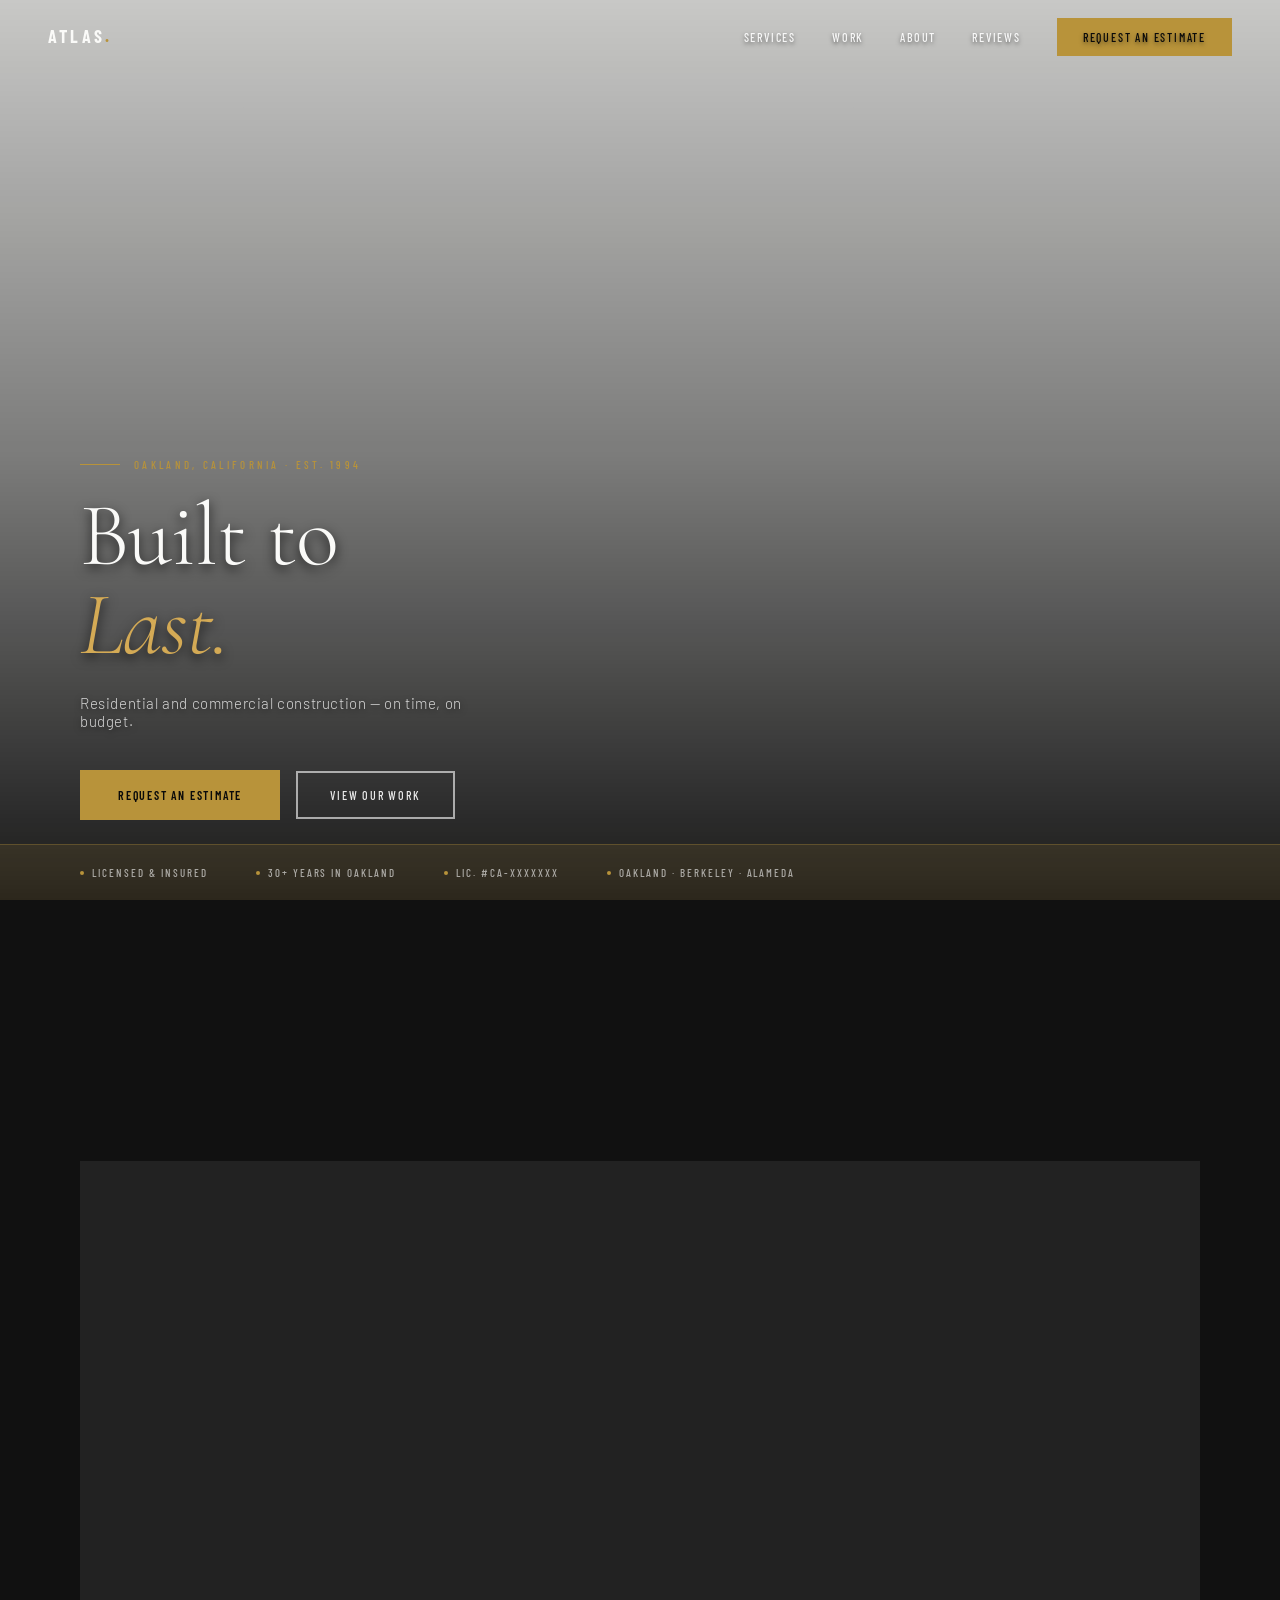
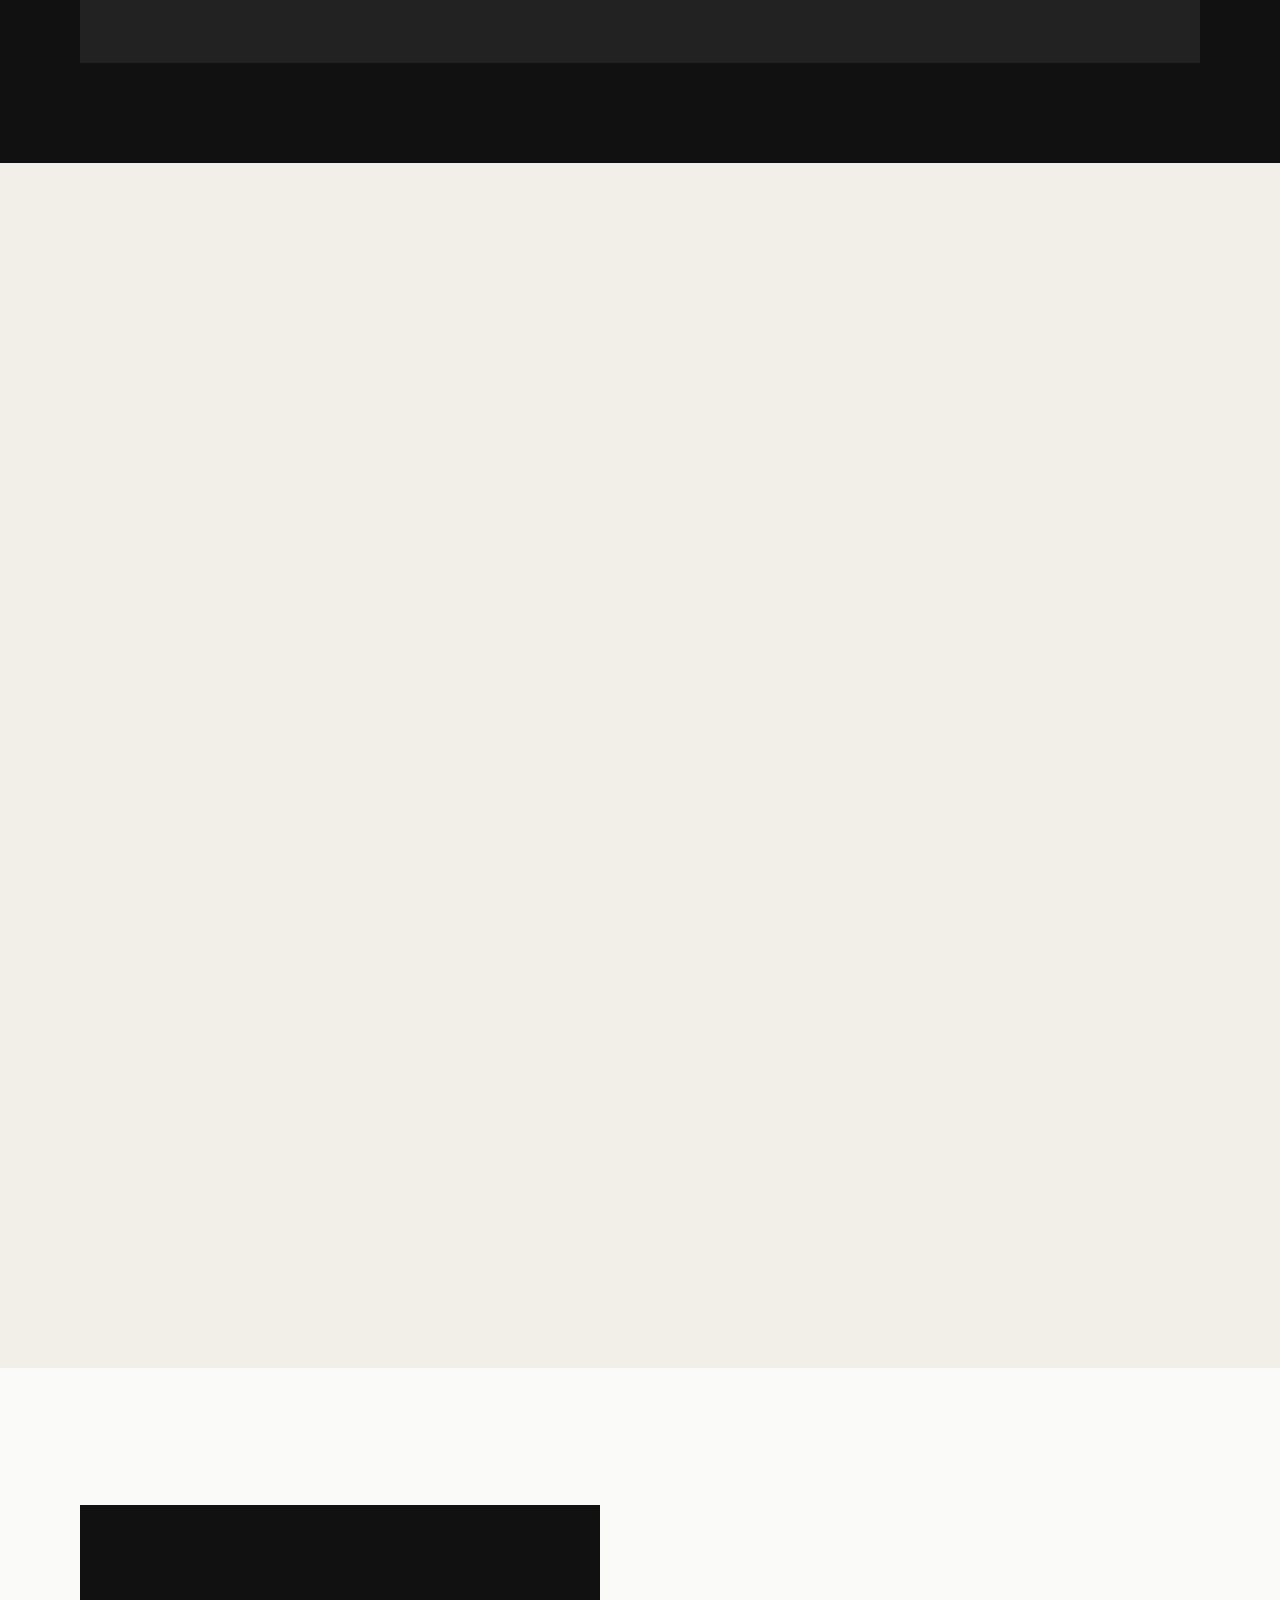
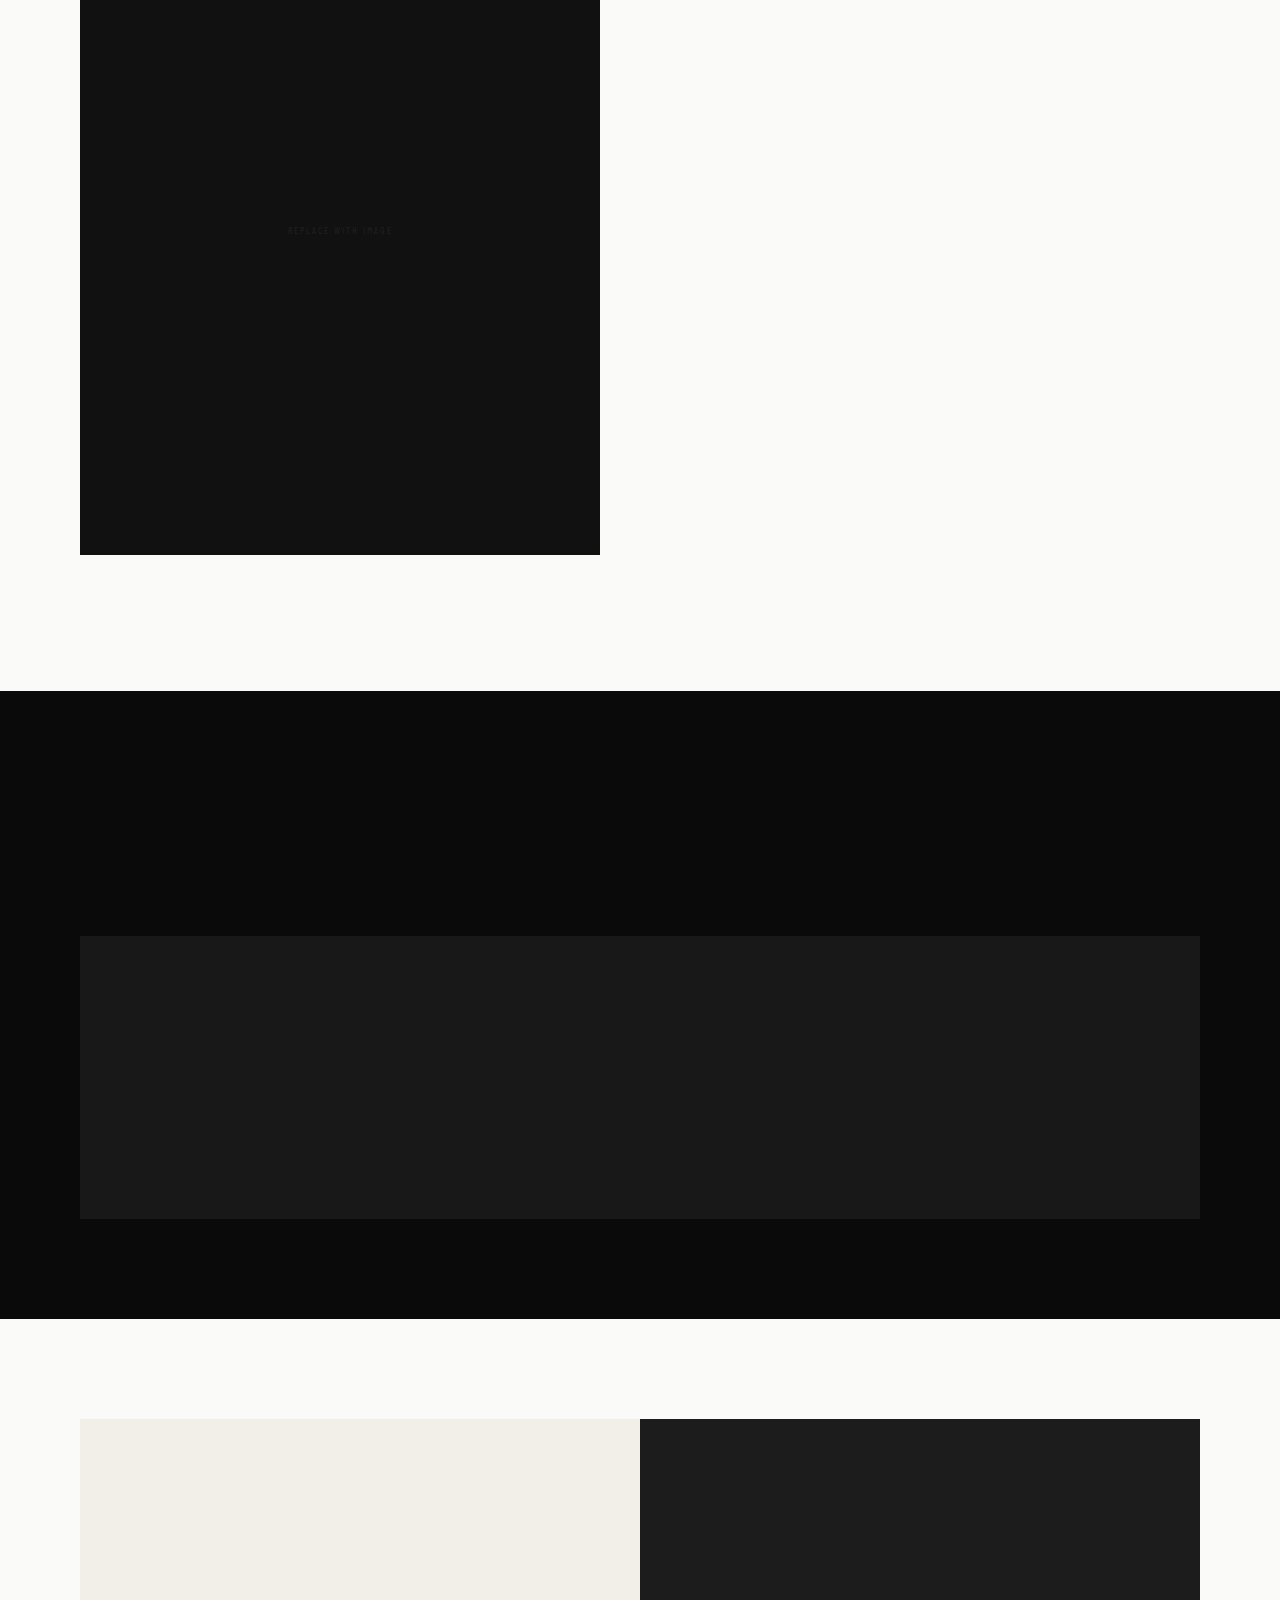
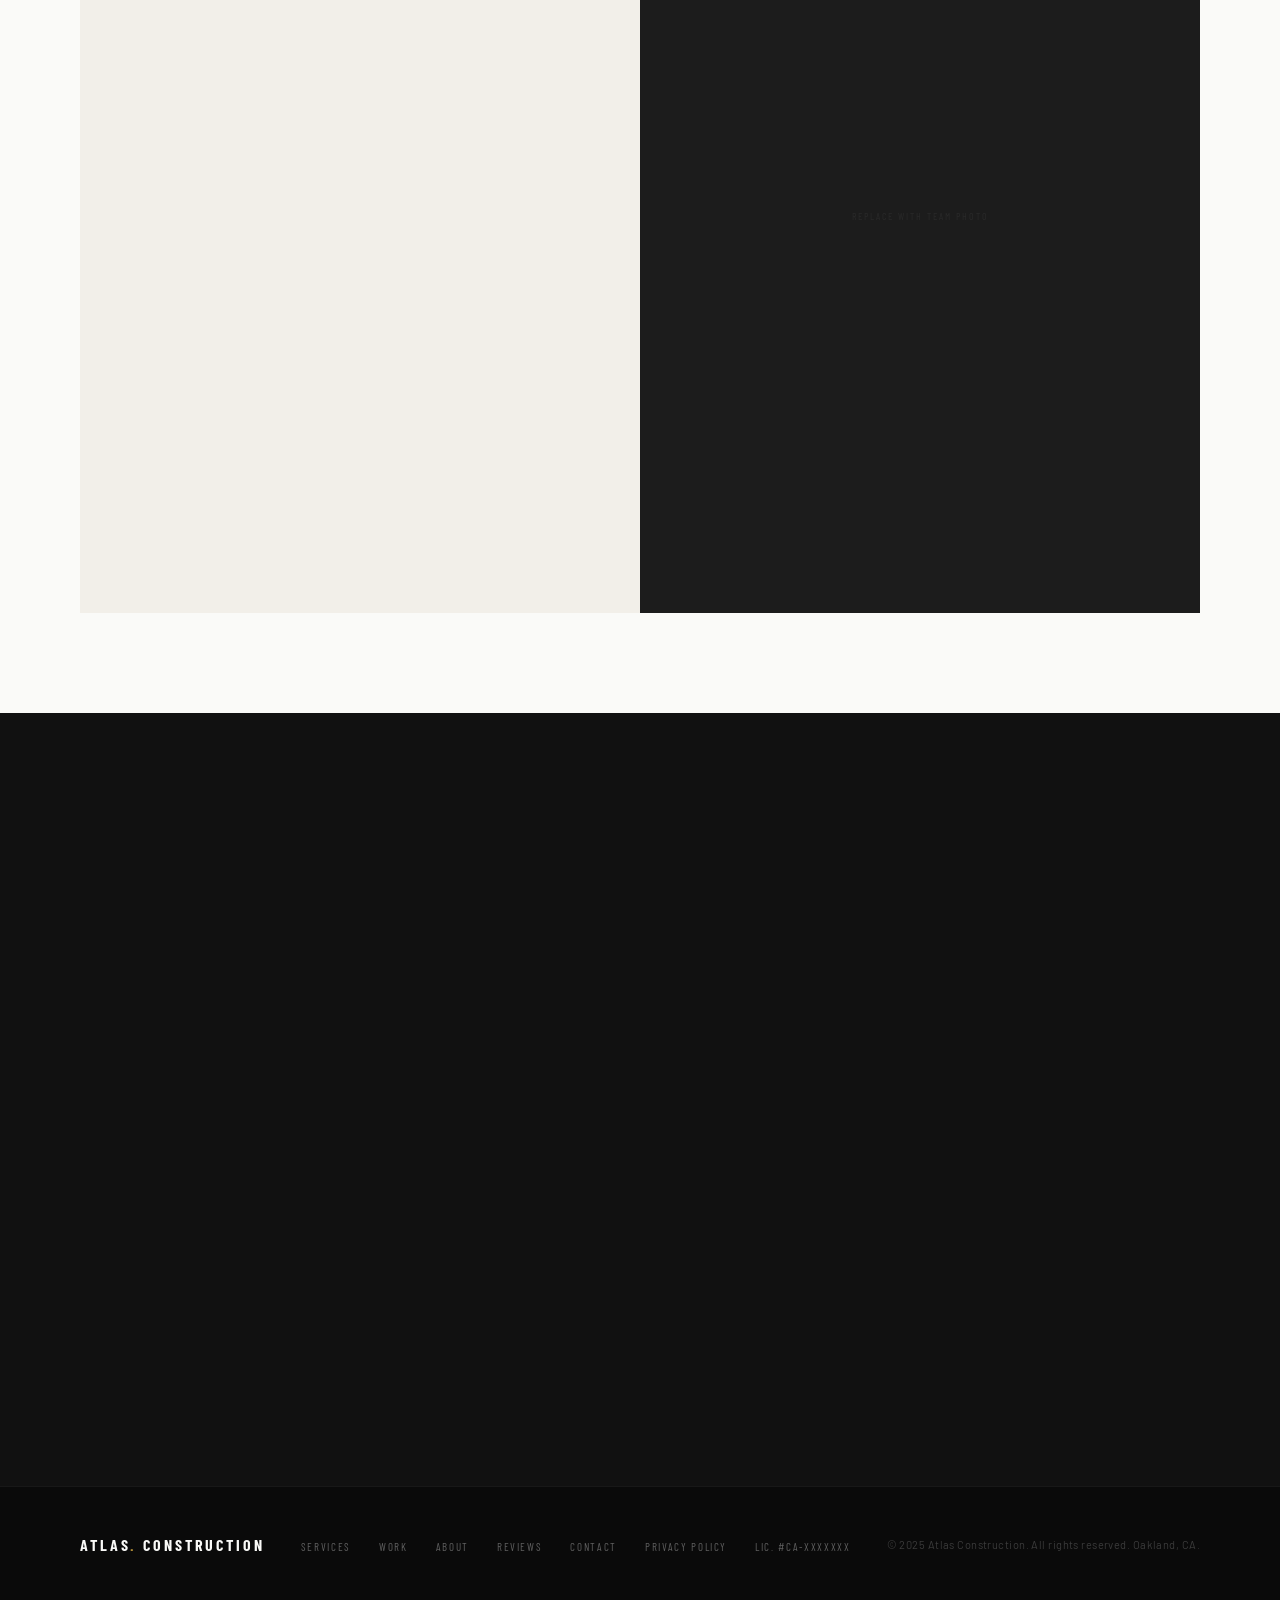
==== index.html @ 6f6f6feb "changes made to organize my index.html it was way too cramped" ====
<!DOCTYPE html>
<html lang="en">
<head>
  <meta charset="UTF-8">
  <meta name="viewport" content="width=device-width, initial-scale=1.0">
  <title>Atlas Construction — Oakland</title>
  <link rel="preconnect" href="https://fonts.googleapis.com">
  <link href="https://fonts.googleapis.com/css2?family=Cormorant+Garamond:wght@300;400;500;600&family=Barlow:wght@300;400;500;600&family=Barlow+Condensed:wght@400;500;600;700&display=swap" rel="stylesheet">
  <link rel="stylesheet" href="assets/css/style.css">
</head>
<body>

  <!-- ─── NAV ─── -->
  <nav id="main-nav">
    <a href="#" class="nav-logo">Atlas<span>.</span></a>
    <ul class="nav-links">
      <li><a href="#services">Services</a></li>
      <li><a href="#portfolio">Work</a></li>
      <li><a href="#about">About</a></li>
      <li><a href="#testimonials">Reviews</a></li>
      <li><a href="#contact" class="nav-cta">Request an Estimate</a></li>
    </ul>
  </nav>

  <!-- ─── HERO ─── -->
  <section id="hero">
    <div class="hero-bg"></div>
    <div class="hero-overlay"></div>

    <div class="hero-content">
      <div class="hero-eyebrow">Oakland, California · Est. 1994</div>
      <h1 class="hero-headline">Built to<br><em>Last.</em></h1>
      <p class="hero-sub">Residential and commercial construction — on time, on budget.</p>
      <div class="hero-actions">
        <a href="#contact" class="btn-primary">Request an Estimate</a>
        <a href="#portfolio" class="btn-ghost">View Our Work</a>
      </div>
    </div>

    <div class="hero-trust">
      <div class="trust-item"><span class="dot"></span>Licensed & Insured</div>
      <div class="trust-item"><span class="dot"></span>30+ Years in Oakland</div>
      <div class="trust-item"><span class="dot"></span>Lic. #CA-XXXXXXX</div>
      <div class="trust-item"><span class="dot"></span>Oakland · Berkeley · Alameda</div>
    </div>
  </section>

  <!-- ─── SERVICES ─── -->
  <section id="services">
    <div class="services-header reveal">
      <div>
        <div class="section-label">What We Build</div>
        <h2 class="section-title">Our <em>Services</em></h2>
      </div>
      <p class="services-intro">From foundation to finish — full-service construction across residential and commercial sectors.</p>
    </div>

    <div class="services-grid">
      <a href="#contact" class="service-card reveal">
        <div class="service-number">01</div>
        <div class="service-name">Residential Remodels</div>
        <p class="service-desc">Kitchens, baths, full-home renovations. We handle permits, materials, and every phase of the build.</p>
        <span class="service-arrow">Learn More →</span>
      </a>
      <a href="#contact" class="service-card reveal">
        <div class="service-number">02</div>
        <div class="service-name">Commercial Buildouts</div>
        <p class="service-desc">Retail, office, and mixed-use spaces built to code and on schedule. Tenant improvements included.</p>
        <span class="service-arrow">Learn More →</span>
      </a>
      <a href="#contact" class="service-card reveal">
        <div class="service-number">03</div>
        <div class="service-name">Additions & ADUs</div>
        <p class="service-desc">Room additions, garage conversions, and accessory dwelling units — fully permitted and designed.</p>
        <span class="service-arrow">Learn More →</span>
      </a>
      <a href="#contact" class="service-card reveal">
        <div class="service-number">04</div>
        <div class="service-name">Roofing</div>
        <p class="service-desc">Replacement, repair, and new installation. All roofing types — residential and commercial.</p>
        <span class="service-arrow">Learn More →</span>
      </a>
      <a href="#contact" class="service-card reveal">
        <div class="service-number">05</div>
        <div class="service-name">Concrete & Foundations</div>
        <p class="service-desc">Driveways, slabs, retaining walls, and seismic retrofits for Bay Area soil conditions.</p>
        <span class="service-arrow">Learn More →</span>
      </a>
      <a href="#contact" class="service-card reveal">
        <div class="service-number">06</div>
        <div class="service-name">ADA Upgrades</div>
        <p class="service-desc">Accessibility compliance for commercial properties — ramps, restrooms, entries, and pathways.</p>
        <span class="service-arrow">Learn More →</span>
      </a>
    </div>
  </section>

  <!-- ─── PORTFOLIO ─── -->
  <section id="portfolio">
    <div class="portfolio-header reveal">
      <div>
        <div class="section-label">Selected Work</div>
        <h2 class="section-title">Recent <em>Projects</em></h2>
      </div>
      <div class="portfolio-filters">
        <button class="filter-btn active">All</button>
        <button class="filter-btn">Residential</button>
        <button class="filter-btn">Commercial</button>
        <button class="filter-btn">Additions</button>
      </div>
    </div>

    <div class="portfolio-grid">
      <div class="portfolio-item reveal">
        <div class="portfolio-img-placeholder">Project Photo</div>
        <div class="portfolio-caption">
          <div class="caption-type">Residential · Rockridge</div>
          <div class="caption-name">Full Home Renovation</div>
        </div>
      </div>
      <div class="portfolio-item reveal">
        <div class="portfolio-img-placeholder">Project Photo</div>
        <div class="portfolio-caption">
          <div class="caption-type">Commercial · Downtown Oakland</div>
          <div class="caption-name">Office Buildout, 4,200 SF</div>
        </div>
      </div>
      <div class="portfolio-item reveal">
        <div class="portfolio-img-placeholder">Project Photo</div>
        <div class="portfolio-caption">
          <div class="caption-type">Addition · Temescal</div>
          <div class="caption-name">Second Story Addition</div>
        </div>
      </div>
      <div class="portfolio-item reveal">
        <div class="portfolio-img-placeholder">Project Photo</div>
        <div class="portfolio-caption">
          <div class="caption-type">Residential · Piedmont</div>
          <div class="caption-name">Kitchen & Bath Remodel</div>
        </div>
      </div>
      <div class="portfolio-item reveal">
        <div class="portfolio-img-placeholder">Project Photo</div>
        <div class="portfolio-caption">
          <div class="caption-type">Concrete · Alameda</div>
          <div class="caption-name">Driveway & Retaining Wall</div>
        </div>
      </div>
      <div class="portfolio-item reveal">
        <div class="portfolio-img-placeholder">Project Photo</div>
        <div class="portfolio-caption">
          <div class="caption-type">Commercial · Grand Ave</div>
          <div class="caption-name">Restaurant Buildout</div>
        </div>
      </div>
    </div>
  </section>

  <!-- ─── PROCESS ─── -->
  <section id="process">
    <div class="process-visual">Replace with image</div>

    <div>
      <div class="section-label reveal">How We Work</div>
      <h2 class="section-title reveal">Simple <em>Process.</em><br>No Surprises.</h2>

      <div class="process-steps">
        <div class="process-step reveal">
          <div class="step-num">01</div>
          <div class="step-content">
            <h4>Request an Estimate</h4>
            <p>We visit the site, assess scope, and provide a clear, itemized estimate — no hidden fees, no vague ranges.</p>
          </div>
        </div>
        <div class="process-step reveal">
          <div class="step-num">02</div>
          <div class="step-content">
            <h4>Plan & Permit</h4>
            <p>We handle all permitting, scheduling, and material sourcing. You're kept updated at every milestone.</p>
          </div>
        </div>
        <div class="process-step reveal">
          <div class="step-num">03</div>
          <div class="step-content">
            <h4>Build</h4>
            <p>Our crews execute the plan with precision. Daily site management and quality control throughout.</p>
          </div>
        </div>
        <div class="process-step reveal">
          <div class="step-num">04</div>
          <div class="step-content">
            <h4>Final Walkthrough</h4>
            <p>We walk every project with you before close. Punch list resolved, warranty provided in writing.</p>
          </div>
        </div>
      </div>
    </div>
  </section>

  <!-- ─── TESTIMONIALS ─── -->
  <section id="testimonials">
    <div class="section-label reveal">Client Reviews</div>
    <h2 class="section-title reveal">What Clients <em>Say</em></h2>

    <div class="testimonials-grid">
      <div class="testimonial reveal">
        <div class="stars">★★★★★</div>
        <p class="testimonial-text">"Professional from estimate to final walkthrough. The team was on time, clean, and the work speaks for itself."</p>
        <div class="testimonial-author">James T.</div>
        <div class="testimonial-project">Full Kitchen Remodel · Rockridge</div>
      </div>
      <div class="testimonial reveal">
        <div class="stars">★★★★★</div>
        <p class="testimonial-text">"They handled our commercial buildout in six weeks — on budget. I've referred them to three other business owners."</p>
        <div class="testimonial-author">Maria S.</div>
        <div class="testimonial-project">Commercial Buildout · Downtown Oakland</div>
      </div>
      <div class="testimonial reveal">
        <div class="stars">★★★★★</div>
        <p class="testimonial-text">"Thirty years of experience shows. Every detail was managed. We couldn't be happier with the addition."</p>
        <div class="testimonial-author">David & Priya K.</div>
        <div class="testimonial-project">Second Story Addition · Temescal</div>
      </div>
    </div>
  </section>

  <!-- ─── ABOUT ─── -->
  <section id="about">
    <div class="about-text">
      <div class="section-label reveal">Our Story</div>
      <h2 class="section-title reveal">30 Years.<br><em>Oakland Built.</em></h2>
      <p class="reveal">Founded in Oakland in 1994, Atlas Construction has built and renovated hundreds of homes and commercial spaces across the East Bay. We are a family-owned company with deep roots in the neighborhoods we serve.</p>
      <p class="reveal">Every project — regardless of scale — receives the same commitment: honest pricing, skilled tradespeople, and work that holds up for decades.</p>

      <div class="about-stats reveal">
        <div>
          <div class="stat-number">30<span>+</span></div>
          <div class="stat-label">Years in Business</div>
        </div>
        <div>
          <div class="stat-number">500<span>+</span></div>
          <div class="stat-label">Projects Completed</div>
        </div>
        <div>
          <div class="stat-number">98<span>%</span></div>
          <div class="stat-label">Client Satisfaction</div>
        </div>
        <div>
          <div class="stat-number">4.9<span>★</span></div>
          <div class="stat-label">Google Rating</div>
        </div>
      </div>
    </div>
    <div class="about-visual">Replace with team photo</div>
  </section>

  <!-- ─── CONTACT ─── -->
  <section id="contact">
    <div class="contact-left">
      <div class="section-label reveal">Get Started</div>
      <h2 class="section-title reveal">Request a<br><em>Estimate</em></h2>

      <div class="contact-info reveal">
        <div class="contact-item">
          <span class="contact-item-label">Phone</span>
          <span class="contact-item-value"><a href="tel:+15105550000">(510) 555-0000</a></span>
        </div>
        <div class="contact-item">
          <span class="contact-item-label">Email</span>
          <span class="contact-item-value"><a href="mailto:info@atlasconstruction.com">info@atlasconstruction.com</a></span>
        </div>
        <div class="contact-item">
          <span class="contact-item-label">Service Area</span>
          <span class="contact-item-value">Oakland · Berkeley · Alameda · Piedmont</span>
        </div>
        <div class="contact-item">
          <span class="contact-item-label">Hours</span>
          <span class="contact-item-value">Mon–Fri 7:00 AM – 6:00 PM</span>
        </div>
      </div>
    </div>

    <div class="contact-right reveal">
      <form class="contact-form" onsubmit="handleSubmit(event)">
        <div class="form-row">
          <div class="form-group">
            <label>First Name</label>
            <input type="text" placeholder="John" required>
          </div>
          <div class="form-group">
            <label>Last Name</label>
            <input type="text" placeholder="Smith">
          </div>
        </div>
        <div class="form-row">
          <div class="form-group">
            <label>Phone</label>
            <input type="tel" placeholder="(510) 000-0000">
          </div>
          <div class="form-group">
            <label>Email</label>
            <input type="email" placeholder="john@email.com" required>
          </div>
        </div>
        <div class="form-group">
          <label>Project Type</label>
          <select>
            <option value="" disabled selected>Select a service</option>
            <option>Residential Remodel</option>
            <option>Commercial Buildout</option>
            <option>Addition / ADU</option>
            <option>Roofing</option>
            <option>Concrete / Foundation</option>
            <option>ADA Upgrade</option>
            <option>Other</option>
          </select>
        </div>
        <div class="form-group">
          <label>Neighborhood / Address</label>
          <input type="text" placeholder="Rockridge, Oakland">
        </div>
        <div class="form-group">
          <label>Project Description</label>
          <textarea placeholder="Briefly describe your project..."></textarea>
        </div>
        <div class="form-row">
          <div class="form-group">
            <label>Budget Range</label>
            <select>
              <option value="" disabled selected>Select range</option>
              <option>Under $25,000</option>
              <option>$25,000 – $75,000</option>
              <option>$75,000 – $200,000</option>
              <option>$200,000+</option>
            </select>
          </div>
          <div class="form-group">
            <label>Target Start Date</label>
            <input type="text" placeholder="e.g. Spring 2025">
          </div>
        </div>
        <button type="submit" class="form-submit">Submit Request</button>
      </form>
    </div>
  </section>

  <!-- ─── FOOTER ─── -->
  <footer>
    <div class="footer-logo">Atlas<span>.</span> Construction</div>
    <ul class="footer-links">
      <li><a href="#services">Services</a></li>
      <li><a href="#portfolio">Work</a></li>
      <li><a href="#about">About</a></li>
      <li><a href="#testimonials">Reviews</a></li>
      <li><a href="#contact">Contact</a></li>
      <li><a href="#">Privacy Policy</a></li>
      <li><a href="#">Lic. #CA-XXXXXXX</a></li>
    </ul>
    <div class="footer-legal">&copy; 2025 Atlas Construction. All rights reserved. Oakland, CA.</div>
  </footer>

  <script src="js/main.js" defer></script>
</body>
</html>
---- assets/css/style.css ----
:root {
    --black: #0a0a0a;
    --off-black: #111111;
    --charcoal: #1c1c1c;
    --mid: #3a3a3a;
    --muted: #888;
    --light: #c8c4bc;
    --cream: #f2efe9;
    --white: #fafaf8;
    --gold: #b8933a;
    --gold-light: #d4aa55;
  }

  *, *::before, *::after { box-sizing: border-box; margin: 0; padding: 0; }

  html { scroll-behavior: smooth; }

  body {
    font-family: 'Barlow', sans-serif;
    background: var(--white);
    color: var(--black);
    overflow-x: hidden;
  }

  /* ─── NAV ─────────────────────────────────────── */
  nav {
    position: fixed;
    top: 0; left: 0; right: 0;
    z-index: 100;
    display: flex;
    align-items: center;
    justify-content: space-between;
    padding: 0 48px;
    height: 72px;
    transition: background 0.4s, border-color 0.4s;
    border-bottom: 1px solid transparent;
  }

  nav.scrolled {
    background: rgba(10,10,10,0.97);
    border-color: rgba(184,147,58,0.25);
    backdrop-filter: blur(8px);
  }

  .nav-logo {
    font-family: 'Barlow Condensed', sans-serif;
    font-size: 18px;
    font-weight: 700;
    letter-spacing: 0.18em;
    text-transform: uppercase;
    color: var(--white);
    text-decoration: none;
  }

  .nav-logo span { color: var(--gold); }

  .nav-links {
    display: flex;
    gap: 36px;
    list-style: none;
  }

  .nav-links a {
    font-family: 'Barlow Condensed', sans-serif;
    font-size: 12px;
    font-weight: 500;
    letter-spacing: 0.15em;
    text-transform: uppercase;
    color: rgba(255,255,255,0.9);
    text-decoration: none;
    transition: color 0.2s;
    text-shadow: 0 2px 4px rgba(0,0,0,0.5);
  }

  .nav-links a:hover { color: var(--gold-light); }

  .nav-cta {
    font-family: 'Barlow Condensed', sans-serif;
    font-size: 12px;
    font-weight: 600;
    letter-spacing: 0.15em;
    text-transform: uppercase;
    color: var(--black) !important;
    background: var(--gold);
    padding: 10px 24px;
    text-decoration: none;
    transition: background 0.2s;
    border: 2px solid var(--gold);
  }

  .nav-cta:hover { background: var(--gold-light) !important; }

  /* ─── HERO ─────────────────────────────────────── */
  #hero {
    position: relative;
    width: 100%;
    height: 100vh;
    min-height: 700px;
    display: flex;
    flex-direction: column;
    align-items: flex-start;
    justify-content: flex-end;
    padding: 0 80px 80px;
    overflow: hidden;
  }

  .hero-bg {
    position: absolute;
    inset: 0;
    background: linear-gradient(135deg, #1a1a1a 0%, #2d2d2d 40%, #3a3632 100%);
    z-index: 0;
  }

  /* Placeholder texture for the background image */
  .hero-bg::before {
    content: '';
    position: absolute;
    inset: 0;
    background:
      repeating-linear-gradient(
        0deg,
        transparent,
        transparent 60px,
        rgba(255,255,255,0.012) 60px,
        rgba(255,255,255,0.012) 61px
      ),
      repeating-linear-gradient(
        90deg,
        transparent,
        transparent 60px,
        rgba(255,255,255,0.012) 60px,
        rgba(255,255,255,0.012) 61px
      );
  }

  /* The real image will replace this */
  .hero-bg::after {
    content: '';
    position: absolute;
    top: 50%; left: 50%;
    transform: translate(-50%, -50%);
    pointer-events: none;
  }

  .hero-overlay {
    position: absolute;
    inset: 0;
    background: linear-gradient(
      to top,
      rgba(0,0,0,0.9) 0%,
      rgba(0,0,0,0.5) 50%,
      rgba(0,0,0,0.2) 100%
    );
    z-index: 1;
  }

  .hero-content {
    position: relative;
    z-index: 2;
    max-width: 720px;
    animation: heroIn 1.2s cubic-bezier(0.16,1,0.3,1) both;
  }

  @keyframes heroIn {
    from { opacity: 0; transform: translateY(32px); }
    to   { opacity: 1; transform: translateY(0); }
  }

  .hero-eyebrow {
    font-family: 'Barlow Condensed', sans-serif;
    font-size: 11px;
    font-weight: 500;
    letter-spacing: 0.3em;
    text-transform: uppercase;
    color: var(--gold);
    margin-bottom: 20px;
    display: flex;
    align-items: center;
    gap: 14px;
  }

  .hero-eyebrow::before {
    content: '';
    display: block;
    width: 40px;
    height: 1px;
    background: var(--gold);
  }

  .hero-headline {
    font-family: 'Cormorant Garamond', serif;
    font-size: clamp(52px, 7vw, 92px);
    font-weight: 300;
    line-height: 1.0;
    color: var(--white);
    margin-bottom: 24px;
    letter-spacing: -0.01em;
    text-shadow: 0 4px 12px rgba(0,0,0,0.8);
  }

  .hero-headline em {
    font-style: italic;
    color: var(--gold-light);
  }

  .hero-sub {
    font-size: 15px;
    font-weight: 300;
    color: rgba(255,255,255,0.8);
    letter-spacing: 0.04em;
    margin-bottom: 40px;
    max-width: 400px;
    text-shadow: 0 2px 6px rgba(0,0,0,0.6);
  }

  .hero-actions {
    display: flex;
    gap: 16px;
    align-items: center;
    flex-wrap: wrap;
  }

  .btn-primary {
    font-family: 'Barlow Condensed', sans-serif;
    font-size: 12px;
    font-weight: 600;
    letter-spacing: 0.15em;
    text-transform: uppercase;
    background: var(--gold);
    color: var(--black);
    padding: 16px 36px;
    text-decoration: none;
    display: inline-block;
    transition: background 0.2s, transform 0.2s;
    border: 2px solid var(--gold);
  }

  .btn-primary:hover {
    background: var(--gold-light);
    transform: translateY(-1px);
  }

  .btn-ghost {
    font-family: 'Barlow Condensed', sans-serif;
    font-size: 12px;
    font-weight: 500;
    letter-spacing: 0.15em;
    text-transform: uppercase;
    color: rgba(255,255,255,0.9);
    border: 2px solid rgba(255,255,255,0.6);
    padding: 15px 32px;
    text-decoration: none;
    display: inline-block;
    transition: border-color 0.2s, color 0.2s;
  }

  .btn-ghost:hover {
    border-color: var(--gold);
    color: var(--gold-light);
  }

  /* Trust bar */
  .hero-trust {
    position: absolute;
    bottom: 0; left: 0; right: 0;
    z-index: 2;
    background: rgba(184,147,58,0.12);
    border-top: 1px solid rgba(184,147,58,0.3);
    display: flex;
    align-items: center;
    padding: 0 80px;
    height: 56px;
    gap: 48px;
  }

  .trust-item {
    font-family: 'Barlow Condensed', sans-serif;
    font-size: 11px;
    font-weight: 500;
    letter-spacing: 0.18em;
    text-transform: uppercase;
    color: rgba(255,255,255,0.6);
    white-space: nowrap;
    display: flex;
    align-items: center;
    gap: 8px;
  }

  .trust-item .dot {
    width: 4px; height: 4px;
    background: var(--gold);
    border-radius: 50%;
  }

  /* ─── SECTION SHARED ─────────────────────────── */
  section { padding: 100px 80px; }

  .section-label {
    font-family: 'Barlow Condensed', sans-serif;
    font-size: 11px;
    font-weight: 500;
    letter-spacing: 0.3em;
    text-transform: uppercase;
    color: var(--gold);
    margin-bottom: 16px;
    display: flex;
    align-items: center;
    gap: 14px;
  }

  .section-label::before {
    content: '';
    display: block;
    width: 28px;
    height: 1px;
    background: var(--gold);
  }

  .section-title {
    font-family: 'Cormorant Garamond', serif;
    font-size: clamp(36px, 4vw, 58px);
    font-weight: 300;
    line-height: 1.1;
    color: var(--off-black);
    margin-bottom: 16px;
  }

  .section-title em {
    font-style: italic;
    color: var(--gold);
  }

  /* ─── SERVICES ───────────────────────────────── */
  #services { background: var(--off-black); color: var(--white); }

  #services .section-title { color: var(--white); }

  .services-header {
    display: flex;
    justify-content: space-between;
    align-items: flex-end;
    margin-bottom: 60px;
    gap: 40px;
    flex-wrap: wrap;
  }

  .services-intro {
    font-size: 15px;
    font-weight: 300;
    color: rgba(255,255,255,0.5);
    max-width: 340px;
    line-height: 1.7;
  }

  .services-grid {
    display: grid;
    grid-template-columns: repeat(3, 1fr);
    gap: 1px;
    background: rgba(255,255,255,0.07);
  }

  .service-card {
    background: var(--off-black);
    padding: 44px 36px;
    transition: background 0.3s;
    cursor: pointer;
    text-decoration: none;
    display: block;
  }

  .service-card:hover { background: var(--charcoal); }

  .service-number {
    font-family: 'Barlow Condensed', sans-serif;
    font-size: 11px;
    letter-spacing: 0.2em;
    color: var(--gold);
    margin-bottom: 24px;
  }

  .service-name {
    font-family: 'Cormorant Garamond', serif;
    font-size: 26px;
    font-weight: 400;
    color: var(--white);
    margin-bottom: 12px;
    line-height: 1.2;
  }

  .service-desc {
    font-size: 13px;
    font-weight: 300;
    color: rgba(255,255,255,0.45);
    line-height: 1.7;
  }

  .service-arrow {
    display: inline-block;
    margin-top: 24px;
    font-family: 'Barlow Condensed', sans-serif;
    font-size: 11px;
    letter-spacing: 0.15em;
    text-transform: uppercase;
    color: var(--gold);
    opacity: 0;
    transform: translateX(-8px);
    transition: opacity 0.3s, transform 0.3s;
  }

  .service-card:hover .service-arrow {
    opacity: 1;
    transform: translateX(0);
  }

  /* ─── PORTFOLIO ──────────────────────────────── */
  #portfolio { background: var(--cream); padding-bottom: 0; }

  .portfolio-header {
    display: flex;
    justify-content: space-between;
    align-items: flex-end;
    margin-bottom: 48px;
    flex-wrap: wrap;
    gap: 24px;
  }

  .portfolio-filters {
    display: flex;
    gap: 8px;
    flex-wrap: wrap;
  }

  .filter-btn {
    font-family: 'Barlow Condensed', sans-serif;
    font-size: 11px;
    font-weight: 500;
    letter-spacing: 0.15em;
    text-transform: uppercase;
    padding: 8px 18px;
    border: 1px solid var(--mid);
    background: transparent;
    color: var(--mid);
    cursor: pointer;
    transition: all 0.2s;
  }

  .filter-btn.active, .filter-btn:hover {
    background: var(--black);
    border-color: var(--black);
    color: var(--white);
  }

  .portfolio-grid {
    display: grid;
    grid-template-columns: repeat(12, 1fr);
    gap: 16px;
  }

  .portfolio-item {
    position: relative;
    overflow: hidden;
    background: var(--charcoal);
    cursor: pointer;
  }

  .portfolio-item:nth-child(1) { grid-column: span 7; grid-row: span 2; aspect-ratio: unset; height: 560px; }
  .portfolio-item:nth-child(2) { grid-column: span 5; height: 272px; }
  .portfolio-item:nth-child(3) { grid-column: span 5; height: 272px; }
  .portfolio-item:nth-child(4) { grid-column: span 4; height: 280px; margin-bottom: 100px; }
  .portfolio-item:nth-child(5) { grid-column: span 4; height: 280px; margin-bottom: 100px; }
  .portfolio-item:nth-child(6) { grid-column: span 4; height: 280px; margin-bottom: 100px; }

  .portfolio-img-placeholder {
    width: 100%; height: 100%;
    display: flex;
    align-items: center;
    justify-content: center;
    font-family: 'Barlow Condensed', sans-serif;
    font-size: 10px;
    letter-spacing: 0.2em;
    color: rgba(255,255,255,0.08);
    background: linear-gradient(135deg, #1e1e1e, #2a2a2a);
    text-transform: uppercase;
  }

  .portfolio-caption {
    position: absolute;
    bottom: 0; left: 0; right: 0;
    padding: 32px 28px 24px;
    background: linear-gradient(to top, rgba(0,0,0,0.85), transparent);
    transform: translateY(20px);
    opacity: 0;
    transition: transform 0.35s, opacity 0.35s;
  }

  .portfolio-item:hover .portfolio-caption {
    transform: translateY(0);
    opacity: 1;
  }

  .caption-type {
    font-family: 'Barlow Condensed', sans-serif;
    font-size: 10px;
    letter-spacing: 0.2em;
    text-transform: uppercase;
    color: var(--gold);
    margin-bottom: 4px;
  }

  .caption-name {
    font-family: 'Cormorant Garamond', serif;
    font-size: 20px;
    font-weight: 400;
    color: var(--white);
  }

  /* ─── PROCESS ────────────────────────────────── */
  #process {
    background: var(--white);
    display: grid;
    grid-template-columns: 1fr 1fr;
    gap: 80px;
    align-items: center;
    padding: 100px 80px;
  }

  .process-steps {
    display: flex;
    flex-direction: column;
    gap: 0;
    margin-top: 48px;
  }

  .process-step {
    display: flex;
    gap: 28px;
    padding: 28px 0;
    border-top: 1px solid rgba(0,0,0,0.1);
    position: relative;
  }

  .step-num {
    font-family: 'Barlow Condensed', sans-serif;
    font-size: 11px;
    letter-spacing: 0.2em;
    color: var(--gold);
    min-width: 28px;
    padding-top: 2px;
  }

  .step-content h4 {
    font-family: 'Cormorant Garamond', serif;
    font-size: 22px;
    font-weight: 400;
    color: var(--off-black);
    margin-bottom: 6px;
  }

  .step-content p {
    font-size: 13px;
    font-weight: 300;
    color: var(--muted);
    line-height: 1.7;
  }

  .process-visual {
    background: var(--off-black);
    aspect-ratio: 4/5;
    display: flex;
    align-items: center;
    justify-content: center;
    font-family: 'Barlow Condensed', sans-serif;
    font-size: 10px;
    letter-spacing: 0.2em;
    color: rgba(255,255,255,0.07);
    text-transform: uppercase;
  }

  /* ─── TESTIMONIALS ───────────────────────────── */
  #testimonials {
    background: var(--black);
    padding: 100px 80px;
    text-align: center;
  }

  #testimonials .section-label { justify-content: center; }
  #testimonials .section-label::before { display: none; }
  #testimonials .section-title { color: var(--white); }

  .testimonials-grid {
    display: grid;
    grid-template-columns: repeat(3, 1fr);
    gap: 1px;
    background: rgba(255,255,255,0.06);
    margin-top: 60px;
  }

  .testimonial {
    background: var(--black);
    padding: 48px 36px;
    text-align: left;
  }

  .stars {
    color: var(--gold);
    font-size: 14px;
    letter-spacing: 2px;
    margin-bottom: 20px;
  }

  .testimonial-text {
    font-family: 'Cormorant Garamond', serif;
    font-size: 19px;
    font-weight: 300;
    font-style: italic;
    color: rgba(255,255,255,0.8);
    line-height: 1.6;
    margin-bottom: 28px;
  }

  .testimonial-author {
    font-family: 'Barlow Condensed', sans-serif;
    font-size: 11px;
    letter-spacing: 0.18em;
    text-transform: uppercase;
    color: var(--gold);
  }

  .testimonial-project {
    font-size: 12px;
    color: rgba(255,255,255,0.3);
    margin-top: 4px;
  }

  /* ─── ABOUT STRIP ────────────────────────────── */
  #about {
    display: grid;
    grid-template-columns: 1fr 1fr;
    min-height: 560px;
  }

  .about-text {
    background: var(--cream);
    padding: 80px;
    display: flex;
    flex-direction: column;
    justify-content: center;
  }

  .about-text p {
    font-size: 15px;
    font-weight: 300;
    color: var(--mid);
    line-height: 1.8;
    margin-bottom: 16px;
  }

  .about-stats {
    display: grid;
    grid-template-columns: 1fr 1fr;
    gap: 32px;
    margin-top: 48px;
    padding-top: 40px;
    border-top: 1px solid rgba(0,0,0,0.1);
  }

  .stat-number {
    font-family: 'Cormorant Garamond', serif;
    font-size: 48px;
    font-weight: 300;
    color: var(--off-black);
    line-height: 1;
  }

  .stat-number span { color: var(--gold); font-size: 28px; }

  .stat-label {
    font-family: 'Barlow Condensed', sans-serif;
    font-size: 11px;
    letter-spacing: 0.18em;
    text-transform: uppercase;
    color: var(--muted);
    margin-top: 6px;
  }

  .about-visual {
    background: var(--charcoal);
    display: flex;
    align-items: center;
    justify-content: center;
    font-family: 'Barlow Condensed', sans-serif;
    font-size: 10px;
    letter-spacing: 0.2em;
    color: rgba(255,255,255,0.06);
    text-transform: uppercase;
    min-height: 480px;
  }

  /* ─── CONTACT ────────────────────────────────── */
  #contact {
    background: var(--off-black);
    padding: 100px 80px;
    display: grid;
    grid-template-columns: 1fr 1fr;
    gap: 80px;
    align-items: start;
  }

  .contact-left .section-title { color: var(--white); }

  .contact-info {
    margin-top: 48px;
    display: flex;
    flex-direction: column;
    gap: 28px;
  }

  .contact-item {
    display: flex;
    flex-direction: column;
    gap: 4px;
  }

  .contact-item-label {
    font-family: 'Barlow Condensed', sans-serif;
    font-size: 10px;
    letter-spacing: 0.25em;
    text-transform: uppercase;
    color: var(--gold);
  }

  .contact-item-value {
    font-size: 16px;
    font-weight: 300;
    color: rgba(255,255,255,0.75);
  }

  .contact-item-value a {
    color: inherit;
    text-decoration: none;
    transition: color 0.2s;
  }

  .contact-item-value a:hover { color: var(--gold-light); }

  /* Form */
  .contact-form {
    display: flex;
    flex-direction: column;
    gap: 16px;
  }

  .form-row {
    display: grid;
    grid-template-columns: 1fr 1fr;
    gap: 16px;
  }

  .form-group {
    display: flex;
    flex-direction: column;
    gap: 6px;
  }

  .form-group label {
    font-family: 'Barlow Condensed', sans-serif;
    font-size: 10px;
    letter-spacing: 0.2em;
    text-transform: uppercase;
    color: rgba(255,255,255,0.4);
  }

  .form-group input,
  .form-group select,
  .form-group textarea {
    background: rgba(255,255,255,0.05);
    border: 1px solid rgba(255,255,255,0.1);
    color: var(--white);
    padding: 12px 16px;
    font-family: 'Barlow', sans-serif;
    font-size: 14px;
    font-weight: 300;
    outline: none;
    transition: border-color 0.2s;
    width: 100%;
    appearance: none;
  }

  .form-group input:focus,
  .form-group select:focus,
  .form-group textarea:focus {
    border-color: var(--gold);
  }

  .form-group select option { background: var(--off-black); }
  .form-group textarea { resize: vertical; min-height: 100px; }

  .form-submit {
    font-family: 'Barlow Condensed', sans-serif;
    font-size: 12px;
    font-weight: 600;
    letter-spacing: 0.18em;
    text-transform: uppercase;
    background: var(--gold);
    color: var(--black);
    border: none;
    padding: 16px 40px;
    cursor: pointer;
    transition: background 0.2s;
    align-self: flex-start;
    margin-top: 8px;
  }

  .form-submit:hover { background: var(--gold-light); }

  /* ─── FOOTER ─────────────────────────────────── */
  footer {
    background: var(--black);
    padding: 48px 80px;
    display: flex;
    justify-content: space-between;
    align-items: center;
    border-top: 1px solid rgba(255,255,255,0.06);
    flex-wrap: wrap;
    gap: 24px;
  }

  .footer-logo {
    font-family: 'Barlow Condensed', sans-serif;
    font-size: 16px;
    font-weight: 700;
    letter-spacing: 0.18em;
    text-transform: uppercase;
    color: var(--white);
  }

  .footer-logo span { color: var(--gold); }

  .footer-links {
    display: flex;
    gap: 28px;
    list-style: none;
    flex-wrap: wrap;
  }

  .footer-links a {
    font-family: 'Barlow Condensed', sans-serif;
    font-size: 11px;
    letter-spacing: 0.15em;
    text-transform: uppercase;
    color: rgba(255,255,255,0.35);
    text-decoration: none;
    transition: color 0.2s;
  }

  .footer-links a:hover { color: var(--gold); }

  .footer-legal {
    font-size: 11px;
    color: rgba(255,255,255,0.2);
    letter-spacing: 0.04em;
  }

  /* ─── SCROLL REVEAL ──────────────────────────── */
  .reveal {
    opacity: 0;
    transform: translateY(24px);
    transition: opacity 0.7s cubic-bezier(0.16,1,0.3,1), transform 0.7s cubic-bezier(0.16,1,0.3,1);
  }

  .reveal.visible {
    opacity: 1;
    transform: translateY(0);
  }

  /* ─── RESPONSIVE ─────────────────────────────── */
  @media (max-width: 900px) {
    nav { padding: 0 24px; }
    .nav-links { display: none; }

    #hero { padding: 0 24px 72px; }
    .hero-trust { padding: 0 24px; gap: 20px; overflow-x: auto; }

    section { padding: 72px 24px; }

    #process {
      grid-template-columns: 1fr;
      gap: 48px;
      padding: 72px 24px;
    }

    .process-visual { display: none; }

    .services-grid { grid-template-columns: 1fr 1fr; }

    .testimonials-grid { grid-template-columns: 1fr; }

    .portfolio-item:nth-child(1) { grid-column: span 12; height: 360px; }
    .portfolio-item:nth-child(2),
    .portfolio-item:nth-child(3) { grid-column: span 6; height: 220px; }
    .portfolio-item:nth-child(4),
    .portfolio-item:nth-child(5),
    .portfolio-item:nth-child(6) { grid-column: span 12; height: 220px; margin-bottom: 0; }
    .portfolio-grid { gap: 8px; }

    #about { grid-template-columns: 1fr; }
    .about-text { padding: 56px 24px; }
    .about-visual { display: none; }

    #contact { grid-template-columns: 1fr; gap: 48px; padding: 72px 24px; }
    .form-row { grid-template-columns: 1fr; }

    footer { padding: 40px 24px; flex-direction: column; align-items: flex-start; }
  }

  @media (max-width: 600px) {
    .services-grid { grid-template-columns: 1fr; }
    .hero-headline { font-size: 44px; }
    .about-stats { grid-template-columns: 1fr 1fr; gap: 20px; }
  }

  /* additional hero background and responsive tweaks */
  .hero-bg {
    background-image: url('images/hero-bg.png');
    background-size: cover;
    background-position: center;
    opacity: 0;
    animation: bgFade 1.5s ease-in-out forwards;
    filter: blur(0);
  }

  @keyframes bgFade {
    to { opacity: 1; }
  }

  /* make button borders more visible */
  .btn-primary, .btn-ghost, .nav-cta {
    border: 2px solid var(--gold);
  }
  .btn-ghost { border-color: rgba(255,255,255,0.6); }
  .nav-cta { background: var(--gold); color: var(--black) !important; }

  /* responsive adjustments */
  @media (max-width: 768px) {
    #hero { padding: 0 40px 60px; min-height: 60vh; }
    .hero-content { max-width: 90%; text-align: center; }
    .hero-eyebrow, .hero-actions { justify-content: center; }
    .nav { padding: 0 24px; }
  }
  @media (max-width: 480px) {
    .nav-links a,
    .hero-eyebrow,
    .hero-sub,
    .footer-links a { text-shadow: 0 2px 6px rgba(0,0,0,0.7); color: rgba(255,255,255,0.95) !important; }
    .btn-primary, .btn-ghost, .nav-cta { border-width: 3px; }

    #hero { padding: 0 20px 50px; }
    .hero-headline { font-size: clamp(40px, 8vw, 64px); }
    .hero-sub { max-width: 100%; }
  }
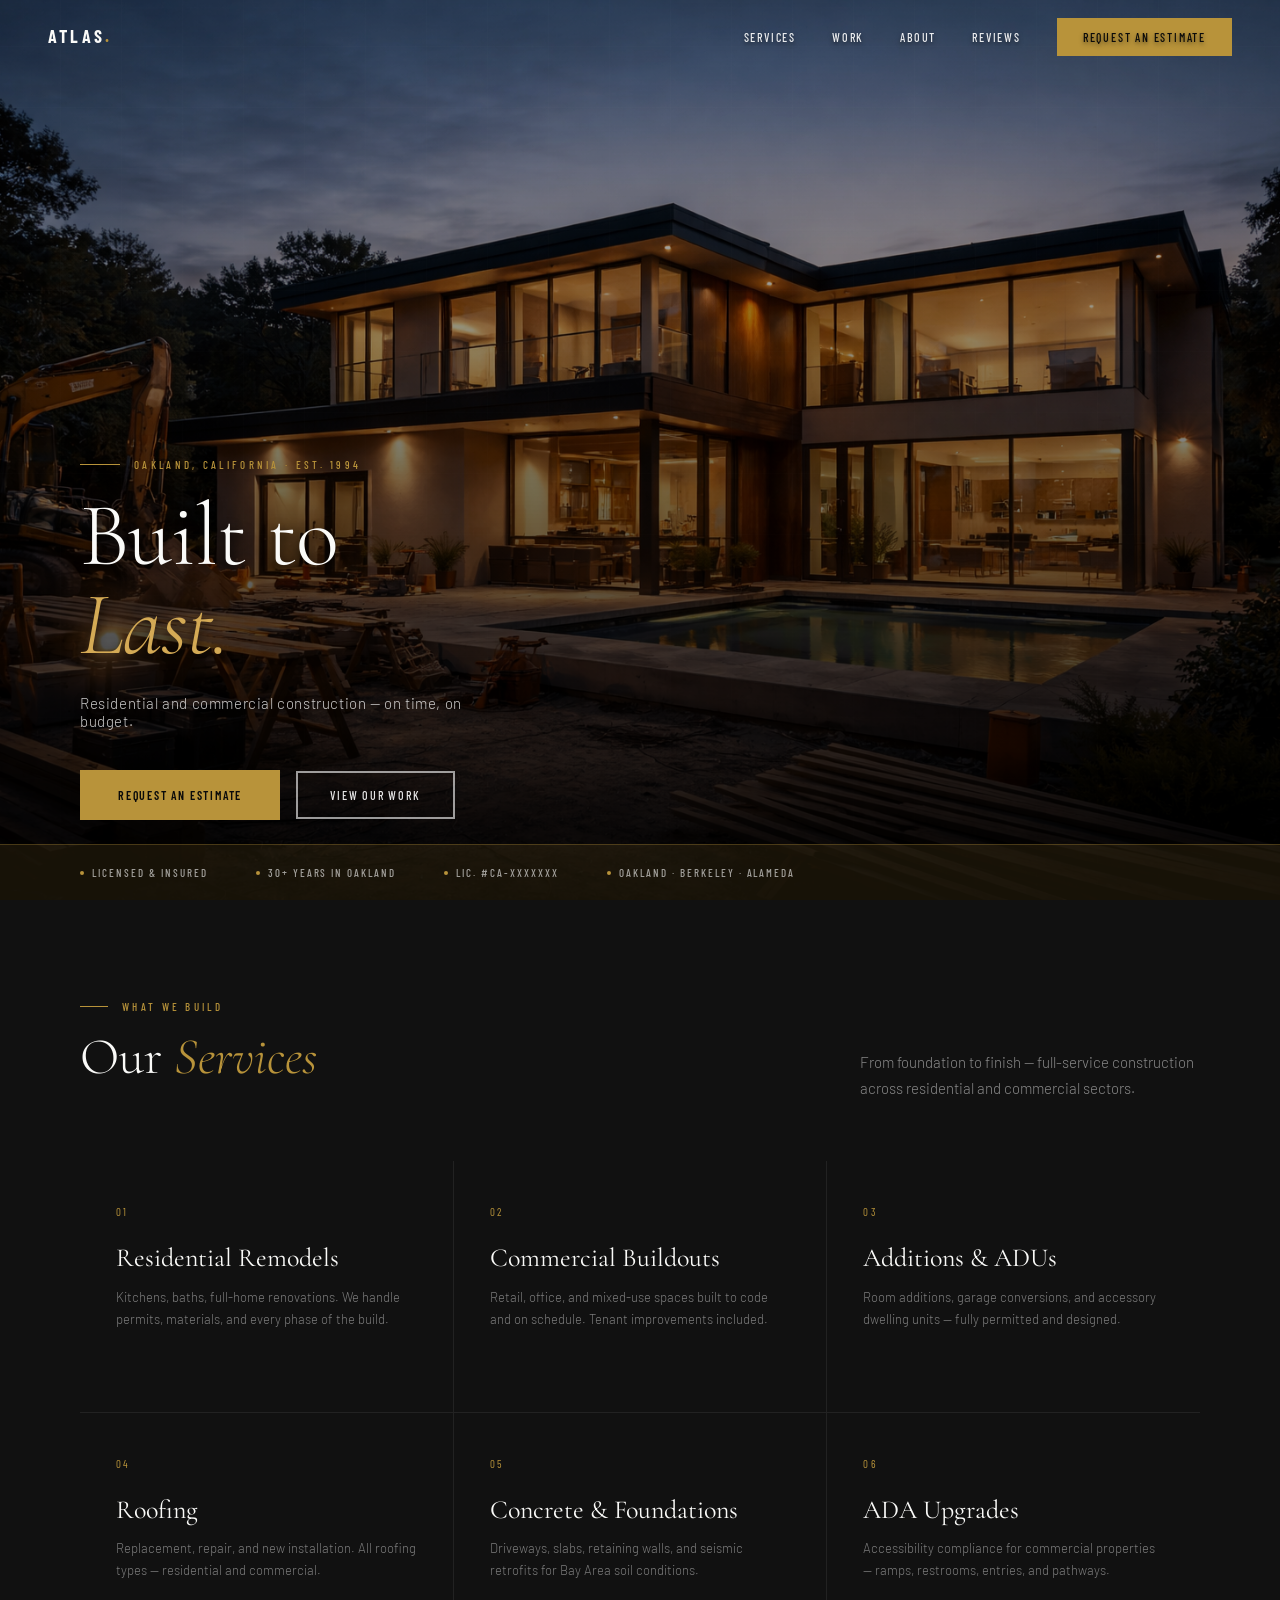
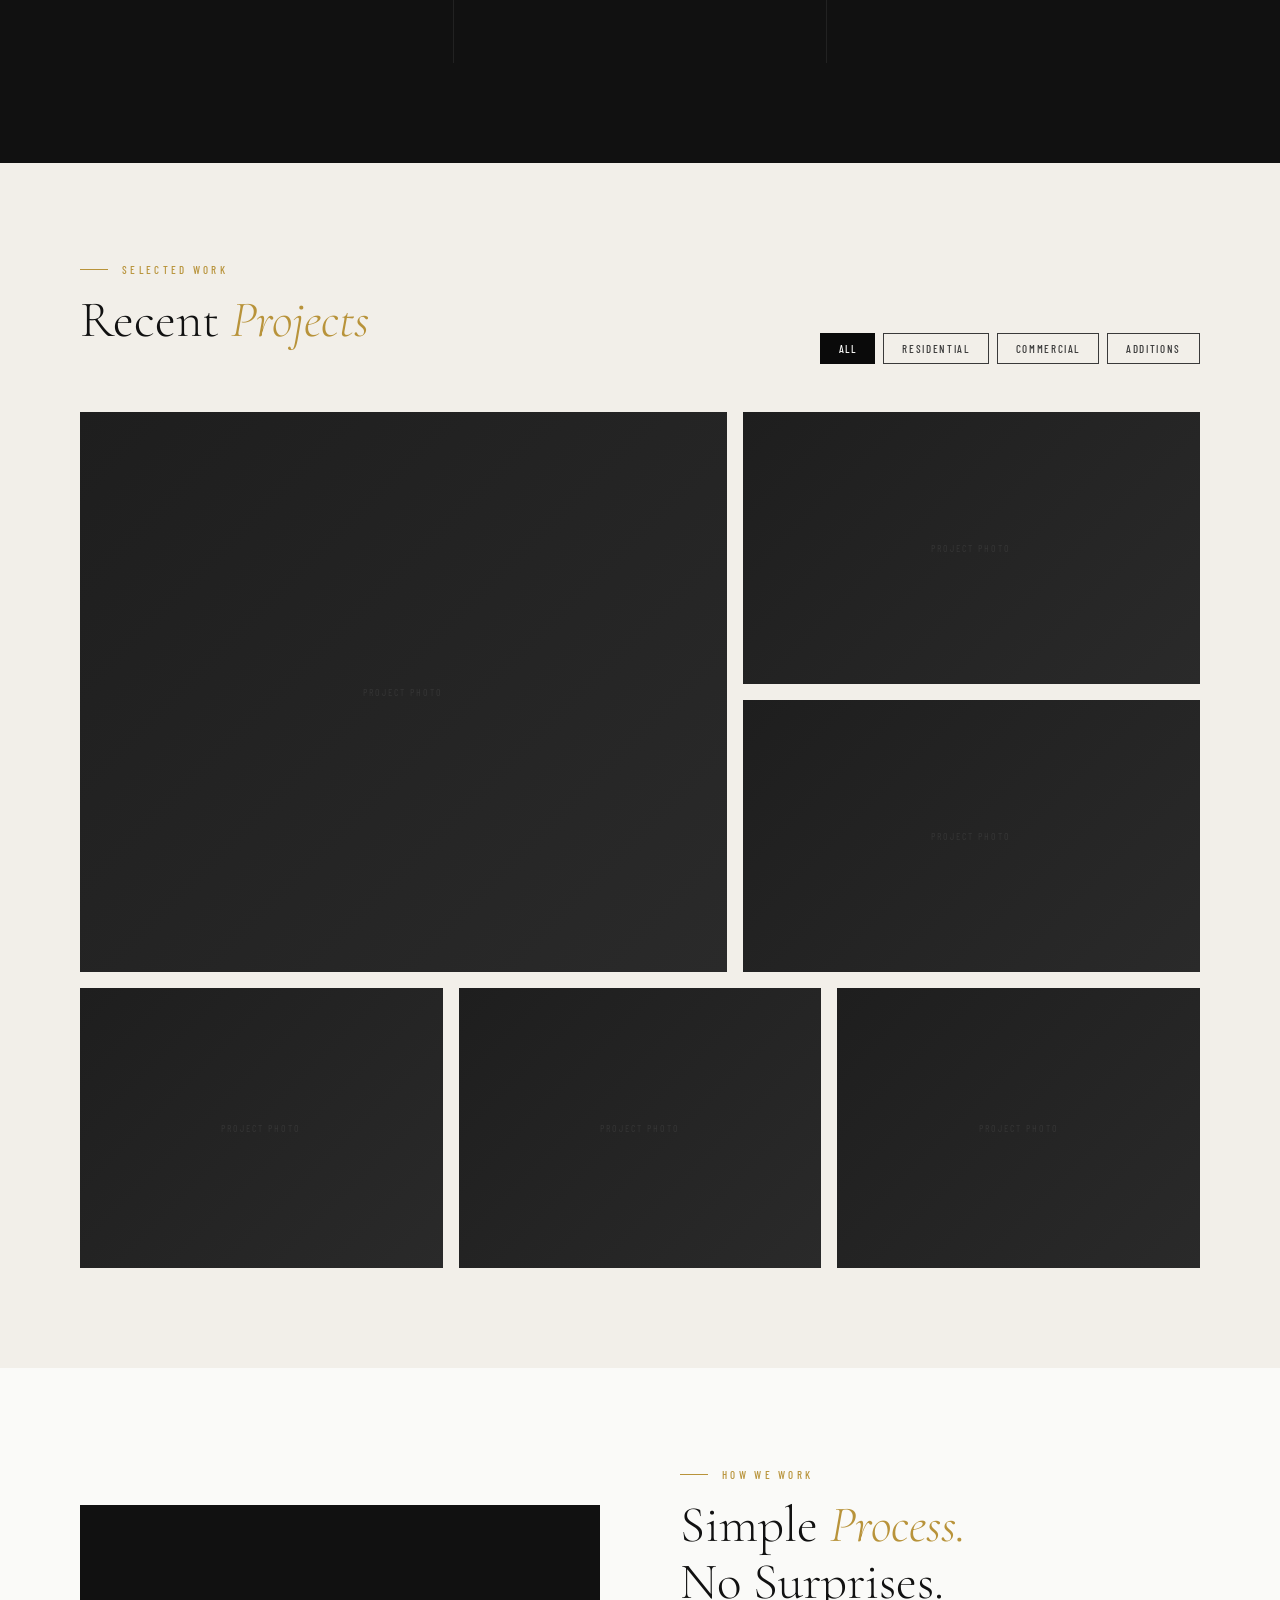
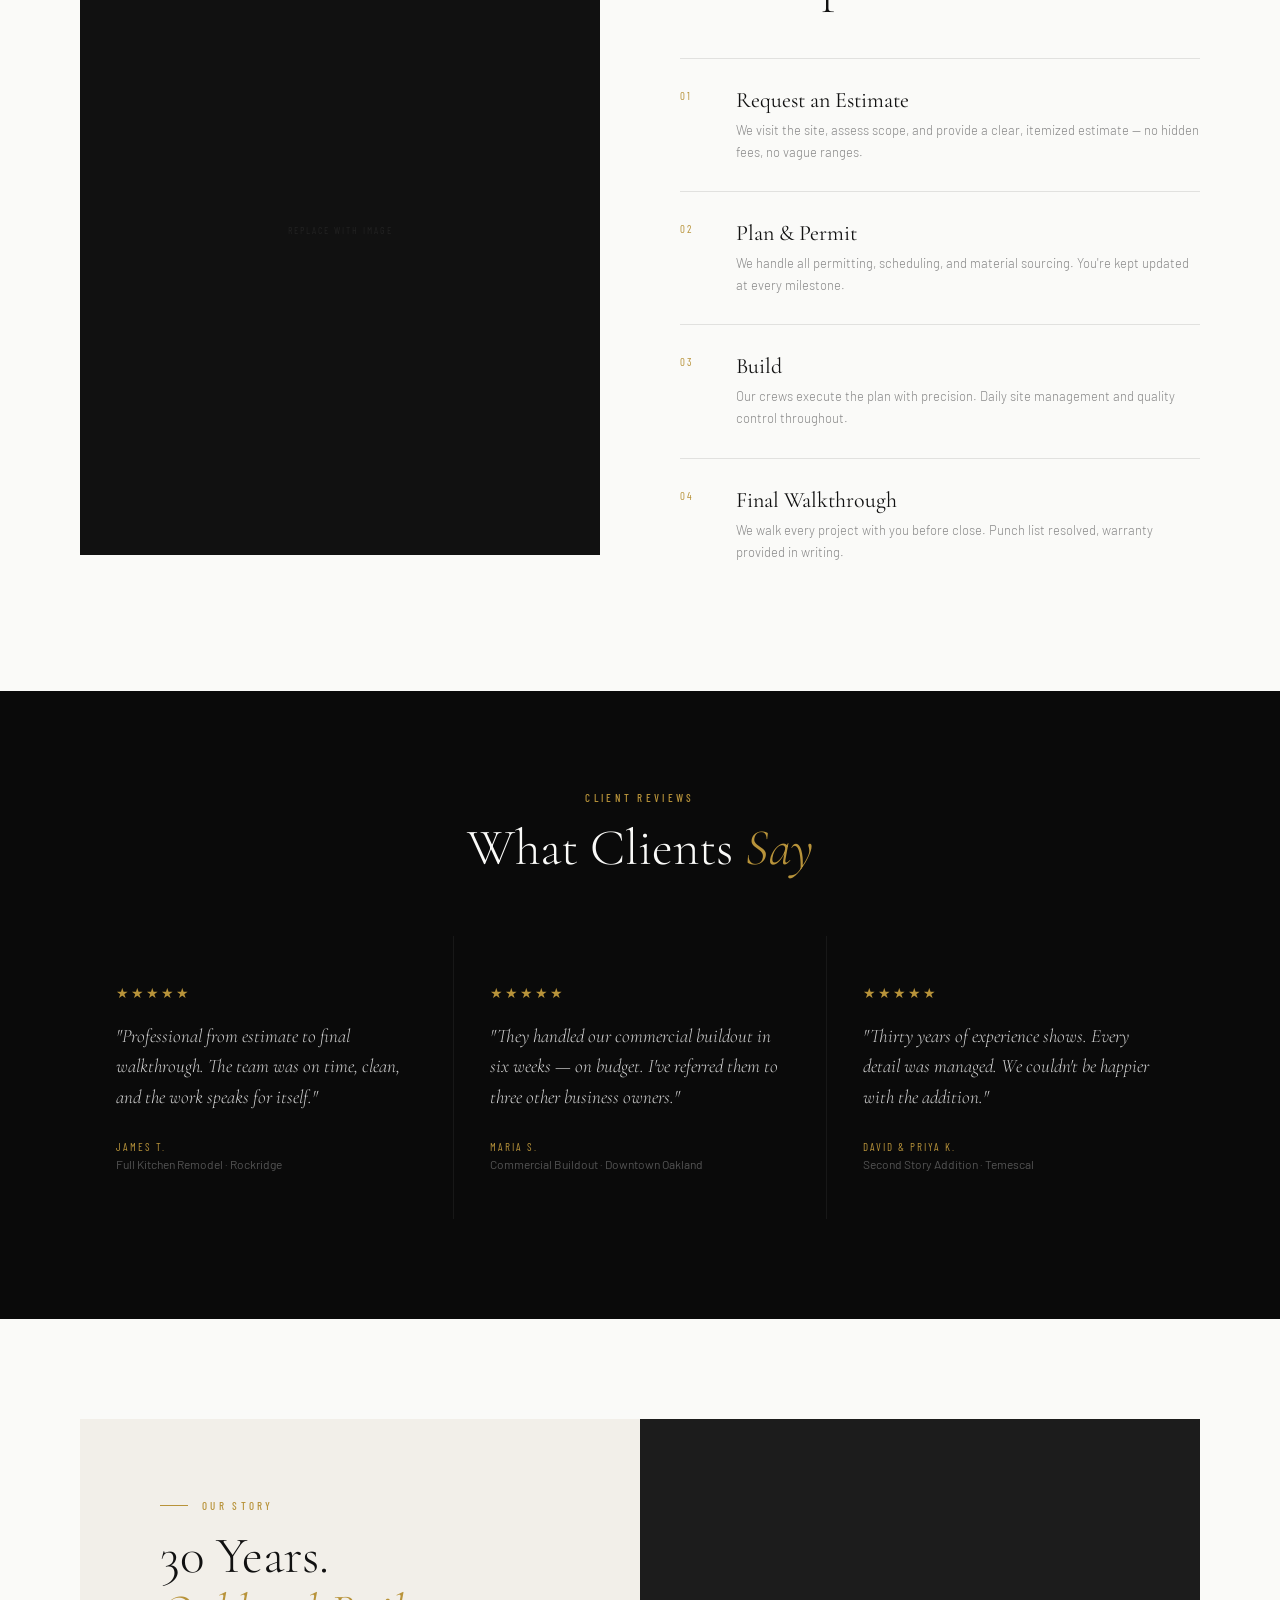
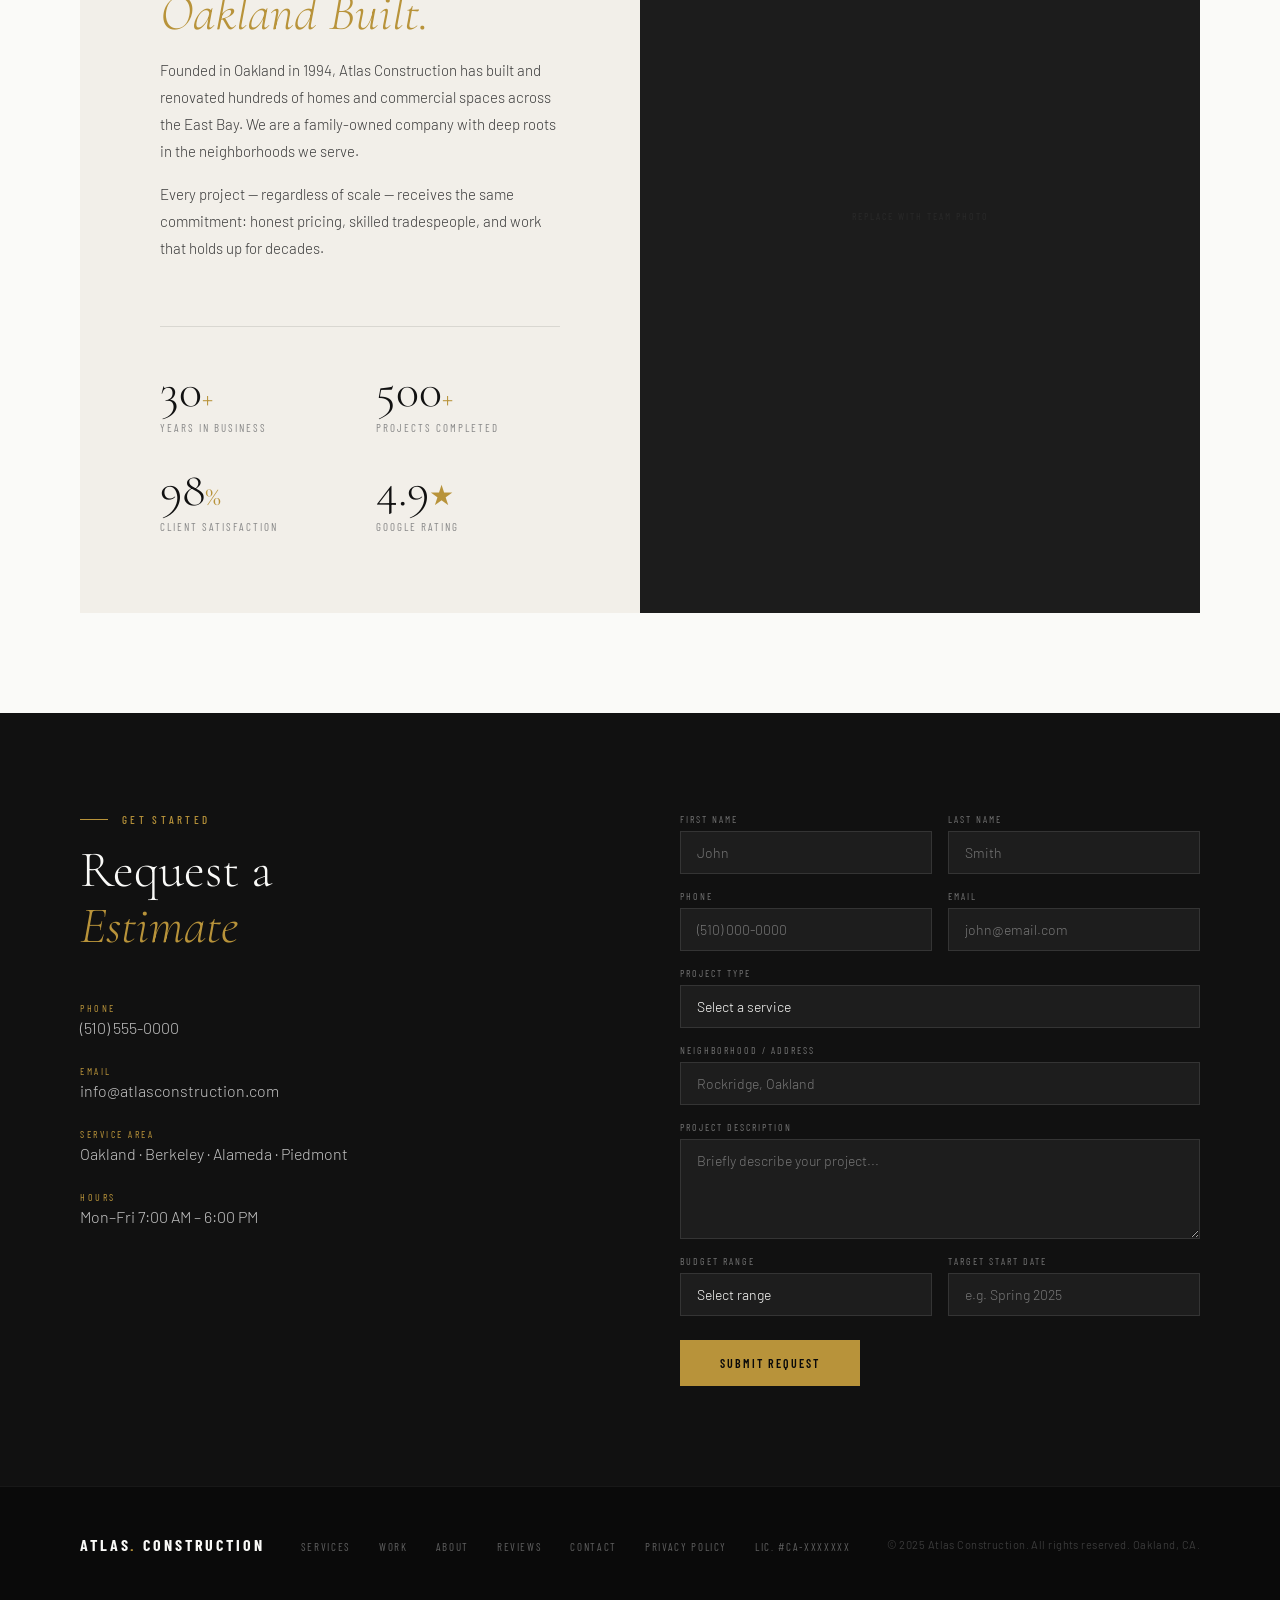
==== commit ec35c30f: "Update index.html" ====
--- a/index.html
+++ b/index.html
@@ -7,6 +7,11 @@
   <link rel="preconnect" href="https://fonts.googleapis.com">
   <link href="https://fonts.googleapis.com/css2?family=Cormorant+Garamond:wght@300;400;500;600&family=Barlow:wght@300;400;500;600&family=Barlow+Condensed:wght@400;500;600;700&display=swap" rel="stylesheet">
   <link rel="stylesheet" href="assets/css/style.css">
+  <noscript>
+    <style>
+      .reveal { opacity: 1 !important; transform: none !important; }
+    </style>
+  </noscript>
 </head>
 <body>
 
--- a/assets/css/style.css
+++ b/assets/css/style.css
@@ -922,7 +922,7 @@
 
   /* additional hero background and responsive tweaks */
   .hero-bg {
-    background-image: url('images/hero-bg.png');
+    background-image: url('../../images/hero-bg.png');
     background-size: cover;
     background-position: center;
     opacity: 0;
